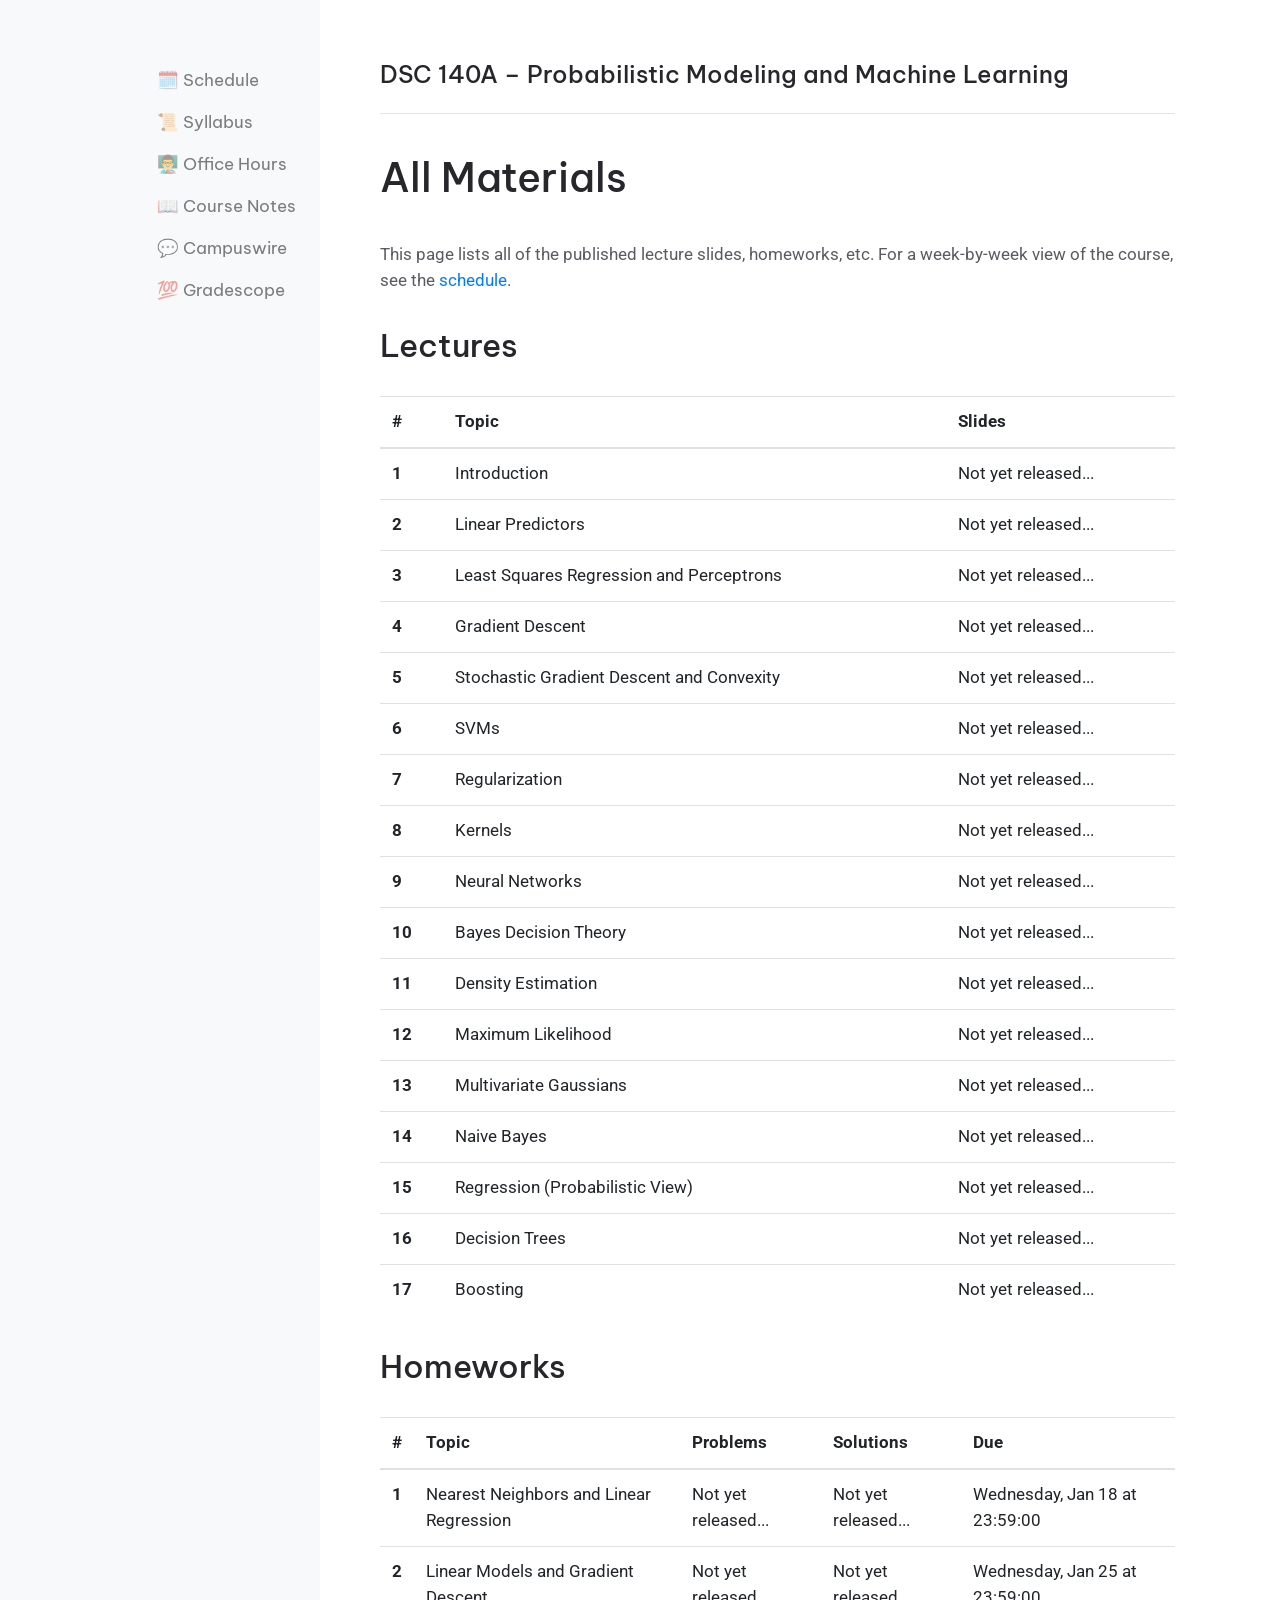
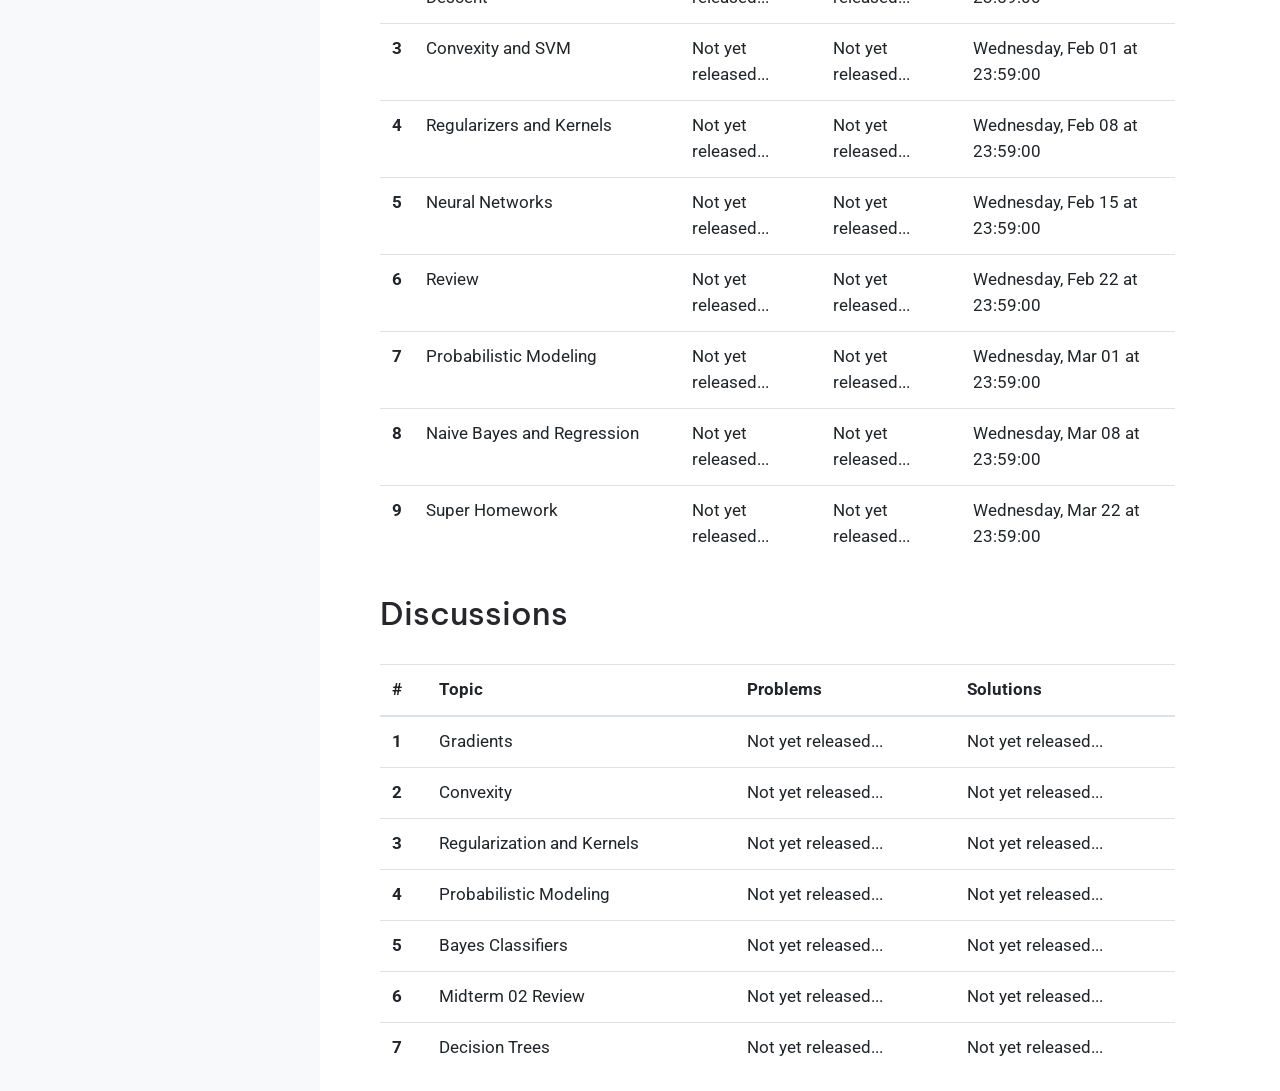
==== materials.html @ d01e16c2 "automata commit" ====
<!doctype html>
<html lang="en">
    <head>
        <meta charset="utf-8">
        <meta name="viewport" content="width=device-width, initial-scale=1, shrink-to-fit=no">

        <!-- Do not cache this page -->
        <meta http-equiv="Cache-Control" content="no-cache, no-store, must-revalidate" />
        <meta http-equiv="Pragma" content="no-cache" />
        <meta http-equiv="Expires" content="0" />

        <!-- Bootstrap CSS -->
        <link rel="stylesheet" href="https://stackpath.bootstrapcdn.com/bootstrap/4.4.1/css/bootstrap.min.css" integrity="sha384-Vkoo8x4CGsO3+Hhxv8T/Q5PaXtkKtu6ug5TOeNV6gBiFeWPGFN9MuhOf23Q9Ifjh" crossorigin="anonymous">
        <link rel="stylesheet" href="./style/style.css">

        <!-- Optional JavaScript -->
        <script src="https://code.jquery.com/jquery-3.4.1.slim.min.js" integrity="sha384-J6qa4849blE2+poT4WnyKhv5vZF5SrPo0iEjwBvKU7imGFAV0wwj1yYfoRSJoZ+n" crossorigin="anonymous"></script>
        <script src="https://cdn.jsdelivr.net/npm/popper.js@1.16.0/dist/umd/popper.min.js" integrity="sha384-Q6E9RHvbIyZFJoft+2mJbHaEWldlvI9IOYy5n3zV9zzTtmI3UksdQRVvoxMfooAo" crossorigin="anonymous"></script>
        <script src="https://stackpath.bootstrapcdn.com/bootstrap/4.4.1/js/bootstrap.min.js" integrity="sha384-wfSDF2E50Y2D1uUdj0O3uMBJnjuUD4Ih7YwaYd1iqfktj0Uod8GCExl3Og8ifwB6" crossorigin="anonymous"></script>

        <!-- Emoji -->
        <link href="https://emoji-css.afeld.me/emoji.css" rel="stylesheet">

        <!-- Fonts -->
        <link href="https://fonts.googleapis.com/css?family=Be+Vietnam+Pro&display=swap" rel="stylesheet">
        <link href="https://fonts.googleapis.com/css2?family=Roboto:wght@400;500;700&display=swap" rel="stylesheet">

        <title>DSC 140A</title>
        </head>

        <body>
            <!-- responsive sidebar code comes from https://stackoverflow.com/a/48477019 -->
            <div class="container-fluid h-100">
                <div class="nav row wrapper min-vh-100 flex-column flex-sm-row">
                    <aside class="col-12 col-sm-3 p-0 bg-light flex-shrink-1">
                        <nav class="navbar navbar-expand-sm navbar-light bg-light align-items-end flex-sm-column flex-row">
                            <a class="navbar-brand" href="#"><i class="fa fa-bullseye fa-fw"></i>DSC 140A</a>
                            <a href class="navbar-toggler" data-toggle="collapse" data-target=".sidebar">
                                <span class="navbar-toggler-icon"></span>
                            </a>
                            <div class="collapse navbar-collapse sidebar">
                                <ul class="flex-column navbar-nav w-100 justify-content-between">
                                    
                                    <li class="nav-item">
                                        <a class="nav-link" href="./index.html"><span class="">🗓️ Schedule</span></a>
                                    </li>
                                    
                                    <li class="nav-item">
                                        <a class="nav-link" href="./syllabus.html"><span class="">📜 Syllabus</span></a>
                                    </li>
                                    
                                    <li class="nav-item">
                                        <a class="nav-link" href="./office_hours.html"><span class="">👨‍🏫️ Office Hours</span></a>
                                    </li>
                                    
                                    <li class="nav-item">
                                        <a class="nav-link" href="./materials/default/notes/book.pdf"><span class="">📖 Course Notes</span></a>
                                    </li>
                                    
                                    <li class="nav-item">
                                        <a class="nav-link" href="https://campuswire.com/p/G1F90E751"><span class="">💬 Campuswire</span></a>
                                    </li>
                                    
                                    <li class="nav-item">
                                        <a class="nav-link" href="https://www.gradescope.com/courses/485594"><span class="">💯 Gradescope</span></a>
                                    </li>
                                    
                                </ul>
                            </div>
                        </nav>
                    </aside>
                    <main class="col bg-faded main-content">

                        <div class="site-title">
                            <h1>DSC 140A &ndash; Probabilistic Modeling and Machine Learning</h1>
                            <hr>
                        </div>


                        <h1 id="all-materials">All Materials</h1>
<p>This page lists all of the published lecture slides, homeworks, etc. For a
week-by-week view of the course, see the <a href="./index.html">schedule</a>.</p>
<h2 id="lectures">Lectures</h2>
<div class="listing">
    <table class="table">
        <thead>
            <tr>

                <th scope="col">#</th>


            <th scope="col">Topic</th>

            <th scope="col">Slides</th>

            </tr>
        </thead>

        <tbody>

            <tr>

                <th scope="row"> 1</th>


                <td>





        Introduction


                </td>

                <td>







        Not yet released...


                </td>

            </tr>

            <tr>

                <th scope="row"> 2</th>


                <td>





        Linear Predictors


                </td>

                <td>







        Not yet released...


                </td>

            </tr>

            <tr>

                <th scope="row"> 3</th>


                <td>





        Least Squares Regression and Perceptrons


                </td>

                <td>







        Not yet released...


                </td>

            </tr>

            <tr>

                <th scope="row"> 4</th>


                <td>





        Gradient Descent


                </td>

                <td>







        Not yet released...


                </td>

            </tr>

            <tr>

                <th scope="row"> 5</th>


                <td>





        Stochastic Gradient Descent and Convexity


                </td>

                <td>







        Not yet released...


                </td>

            </tr>

            <tr>

                <th scope="row"> 6</th>


                <td>





        SVMs


                </td>

                <td>







        Not yet released...


                </td>

            </tr>

            <tr>

                <th scope="row"> 7</th>


                <td>





        Regularization


                </td>

                <td>







        Not yet released...


                </td>

            </tr>

            <tr>

                <th scope="row"> 8</th>


                <td>





        Kernels


                </td>

                <td>







        Not yet released...


                </td>

            </tr>

            <tr>

                <th scope="row"> 9</th>


                <td>





        Neural Networks


                </td>

                <td>







        Not yet released...


                </td>

            </tr>

            <tr>

                <th scope="row"> 10</th>


                <td>





        Bayes Decision Theory


                </td>

                <td>







        Not yet released...


                </td>

            </tr>

            <tr>

                <th scope="row"> 11</th>


                <td>





        Density Estimation


                </td>

                <td>







        Not yet released...


                </td>

            </tr>

            <tr>

                <th scope="row"> 12</th>


                <td>





        Maximum Likelihood


                </td>

                <td>







        Not yet released...


                </td>

            </tr>

            <tr>

                <th scope="row"> 13</th>


                <td>





        Multivariate Gaussians


                </td>

                <td>







        Not yet released...


                </td>

            </tr>

            <tr>

                <th scope="row"> 14</th>


                <td>





        Naive Bayes


                </td>

                <td>







        Not yet released...


                </td>

            </tr>

            <tr>

                <th scope="row"> 15</th>


                <td>





        Regression (Probabilistic View)


                </td>

                <td>







        Not yet released...


                </td>

            </tr>

            <tr>

                <th scope="row"> 16</th>


                <td>





        Decision Trees


                </td>

                <td>







        Not yet released...


                </td>

            </tr>

            <tr>

                <th scope="row"> 17</th>


                <td>





        Boosting


                </td>

                <td>







        Not yet released...


                </td>

            </tr>

        </tbody>
    </table>
</div>

<h2 id="homeworks">Homeworks</h2>
<div class="listing">
    <table class="table">
        <thead>
            <tr>

                <th scope="col">#</th>


            <th scope="col">Topic</th>

            <th scope="col">Problems</th>

            <th scope="col">Solutions</th>

            <th scope="col">Due</th>

            </tr>
        </thead>

        <tbody>

            <tr>

                <th scope="row"> 1</th>


                <td>





        Nearest Neighbors and Linear Regression


                </td>

                <td>







        Not yet released...


                </td>

                <td>







        Not yet released...


                </td>

                <td>





        Wednesday, Jan 18 at 23:59:00


                </td>

            </tr>

            <tr>

                <th scope="row"> 2</th>


                <td>





        Linear Models and Gradient Descent


                </td>

                <td>







        Not yet released...


                </td>

                <td>







        Not yet released...


                </td>

                <td>





        Wednesday, Jan 25 at 23:59:00


                </td>

            </tr>

            <tr>

                <th scope="row"> 3</th>


                <td>





        Convexity and SVM


                </td>

                <td>







        Not yet released...


                </td>

                <td>







        Not yet released...


                </td>

                <td>





        Wednesday, Feb 01 at 23:59:00


                </td>

            </tr>

            <tr>

                <th scope="row"> 4</th>


                <td>





        Regularizers and Kernels


                </td>

                <td>







        Not yet released...


                </td>

                <td>







        Not yet released...


                </td>

                <td>





        Wednesday, Feb 08 at 23:59:00


                </td>

            </tr>

            <tr>

                <th scope="row"> 5</th>


                <td>





        Neural Networks


                </td>

                <td>







        Not yet released...


                </td>

                <td>







        Not yet released...


                </td>

                <td>





        Wednesday, Feb 15 at 23:59:00


                </td>

            </tr>

            <tr>

                <th scope="row"> 6</th>


                <td>





        Review


                </td>

                <td>







        Not yet released...


                </td>

                <td>







        Not yet released...


                </td>

                <td>





        Wednesday, Feb 22 at 23:59:00


                </td>

            </tr>

            <tr>

                <th scope="row"> 7</th>


                <td>





        Probabilistic Modeling


                </td>

                <td>







        Not yet released...


                </td>

                <td>







        Not yet released...


                </td>

                <td>





        Wednesday, Mar 01 at 23:59:00


                </td>

            </tr>

            <tr>

                <th scope="row"> 8</th>


                <td>





        Naive Bayes and Regression


                </td>

                <td>







        Not yet released...


                </td>

                <td>







        Not yet released...


                </td>

                <td>





        Wednesday, Mar 08 at 23:59:00


                </td>

            </tr>

            <tr>

                <th scope="row"> 9</th>


                <td>





        Super Homework


                </td>

                <td>







        Not yet released...


                </td>

                <td>







        Not yet released...


                </td>

                <td>





        Wednesday, Mar 22 at 23:59:00


                </td>

            </tr>

        </tbody>
    </table>
</div>

<h2 id="discussions">Discussions</h2>
<div class="listing">
    <table class="table">
        <thead>
            <tr>

                <th scope="col">#</th>


            <th scope="col">Topic</th>

            <th scope="col">Problems</th>

            <th scope="col">Solutions</th>

            </tr>
        </thead>

        <tbody>

            <tr>

                <th scope="row"> 1</th>


                <td>





        Gradients


                </td>

                <td>







        Not yet released...


                </td>

                <td>







        Not yet released...


                </td>

            </tr>

            <tr>

                <th scope="row"> 2</th>


                <td>





        Convexity


                </td>

                <td>







        Not yet released...


                </td>

                <td>







        Not yet released...


                </td>

            </tr>

            <tr>

                <th scope="row"> 3</th>


                <td>





        Regularization and Kernels


                </td>

                <td>







        Not yet released...


                </td>

                <td>







        Not yet released...


                </td>

            </tr>

            <tr>

                <th scope="row"> 4</th>


                <td>





        Probabilistic Modeling


                </td>

                <td>







        Not yet released...


                </td>

                <td>







        Not yet released...


                </td>

            </tr>

            <tr>

                <th scope="row"> 5</th>


                <td>





        Bayes Classifiers


                </td>

                <td>







        Not yet released...


                </td>

                <td>







        Not yet released...


                </td>

            </tr>

            <tr>

                <th scope="row"> 6</th>


                <td>





        Midterm 02 Review


                </td>

                <td>







        Not yet released...


                </td>

                <td>







        Not yet released...


                </td>

            </tr>

            <tr>

                <th scope="row"> 7</th>


                <td>





        Decision Trees


                </td>

                <td>







        Not yet released...


                </td>

                <td>







        Not yet released...


                </td>

            </tr>

        </tbody>
    </table>
</div>
                    </main>
                </div>
            </div>
        </body>
</html>
---- style/style.css ----
@media screen and (min-width: 576px) {
    .nav {
        height: 100%;
    }

    .main-content {
        max-width: 870px;
        padding-left: 60px;
        padding-top: 60px;
    }

    .navbar {
        padding-top: 60px;
    }

    .navbar-brand {
        display: none;
    }

}

@media screen and (max-width: 576px) {
    .nav {
        padding-bottom: 60px;
    }

    div.site-title {
        display: none;
    }

    .main-content {
        padding-top: 20px;
    }
}

body {
    font-size: 13pt;
    font-family: 'Roboto', sans-serif;
    line-height: 1.5;
    color: #5c5962;
}

.navbar {
    font-family: 'Be Vietnam Pro', sans-serif;
}

p {
    margin-top: 1em;
    margin-bottom: 1em;
}

h1 {
    font-size: 30pt;
}

h1,h2,h3,h4 {
    margin-bottom: 1em;
    margin-top: 1em;
    color: #27262b;
    font-family: 'Be Vietnam Pro', sans-serif;
}


div.site-title h1 {
    font-size: 18pt;
    margin-top: 0em;
    font-family: 'Be Vietnam Pro'
}

div.site-title {
}

/* listing */
/* -------------------------------------------------------------------------------- */
div.listing {
    margin-top: 1em;
    margin-bottom: 1em;
}

/* schedule */
/* -------------------------------------------------------------------------------- */

div.schedule {
    margin-top: 2em;
}

div.schedule-week {
    margin-bottom: 5em;
}

div.schedule-week-future {
}

div.schedule-week-title {
    margin-bottom: 3em;
}

h1.schedule-week-title-number {
    font-size: 18pt;
    margin-bottom: .1em;
    margin-top: 0em;
}

h2.schedule-week-title-topic {
    font-size: 30pt;
    margin-top: 0em;
    margin-bottom: .1em;
}

h3.schedule-week-component-title {
    font-size: 16pt;
    margin-bottom: .5em;
    margin-top: .25em;
}

div.schedule-lecture {
    margin-bottom: 3em;
}

div.schedule-lecture.last {
    margin-bottom: 0em;
}

i.schedule-icon {
    margin-right: .7em;
}

div.schedule-resource-parts {
    margin-top: .5em;
}

ol.schedule-resource-parts {
    counter-reset: part-counter;
    list-style: none;
}

ol.schedule-resource-parts li {
    counter-increment: part-counter;
    font-size: 12pt;
    margin-left: -.1em;
    margin-bottom: .4em;
    position: relative;
}

ol.schedule-resource-parts li:before {
    position: absolute;
    left: -2em;
    content: counter(part-counter, decimal-leading-zero) "  ";
    opacity: 0.2;
}

/* tip for separators found at: 
 * https://www.jankollars.com/posts/multi-line-horizontal-list-with-separators/ 
 */
ul.schedule-lecture-resources li.schedule-resource {
    font-size: 12pt;
    margin-left: -2.5em;
    margin-bottom: .4em;
    list-style-type: none;
}

ul.schedule-assignment-resources, ul.schedule-discussion-resources {
    display: flex;
    flex-wrap: wrap;
    padding-left: 0;
    list-style: none;
    margin-left: -1.75ch;
    clip-path: inset(0 0 0 1.75ch);
    font-size: 12pt;
}

ul.schedule-assignment-resources li, ul.schedule-discussion-resources li {
    padding-left: 0ch;
}

ul.schedule-assignment-resources li::before, ul.schedule-discussion-resources li::before {
    content: '•';
    display: inline-block;
    margin-left: .5ch;
    margin-right: .25ch;
    width: .5ch;
    text-align: center;
}

span.schedule-resource-title {
    color: #27262b;
    margin-right: .2em;
    font-weight: 500;
}

div.schedule-announcement {
    margin-top: -1em;
    margin-bottom: 2em;
}

div.schedule-past-or-future {
    font-size: 16pt;
    margin-bottom: 4em;
}

.schedule-separator {
    display: flex;
    align-items: center;
    text-align: center;
    color: #c0c0c0;
}

.schedule-separator::before, .schedule-separator::after {
    content: '';
    flex: 1;
    border-bottom: 1px solid #ddd;
}

.schedule-separator::before {
    margin-right: .25em;
}

.schedule-separator::after {
    margin-left: .25em;
}

div.schedule-separator {
    margin-bottom: 4em;
}
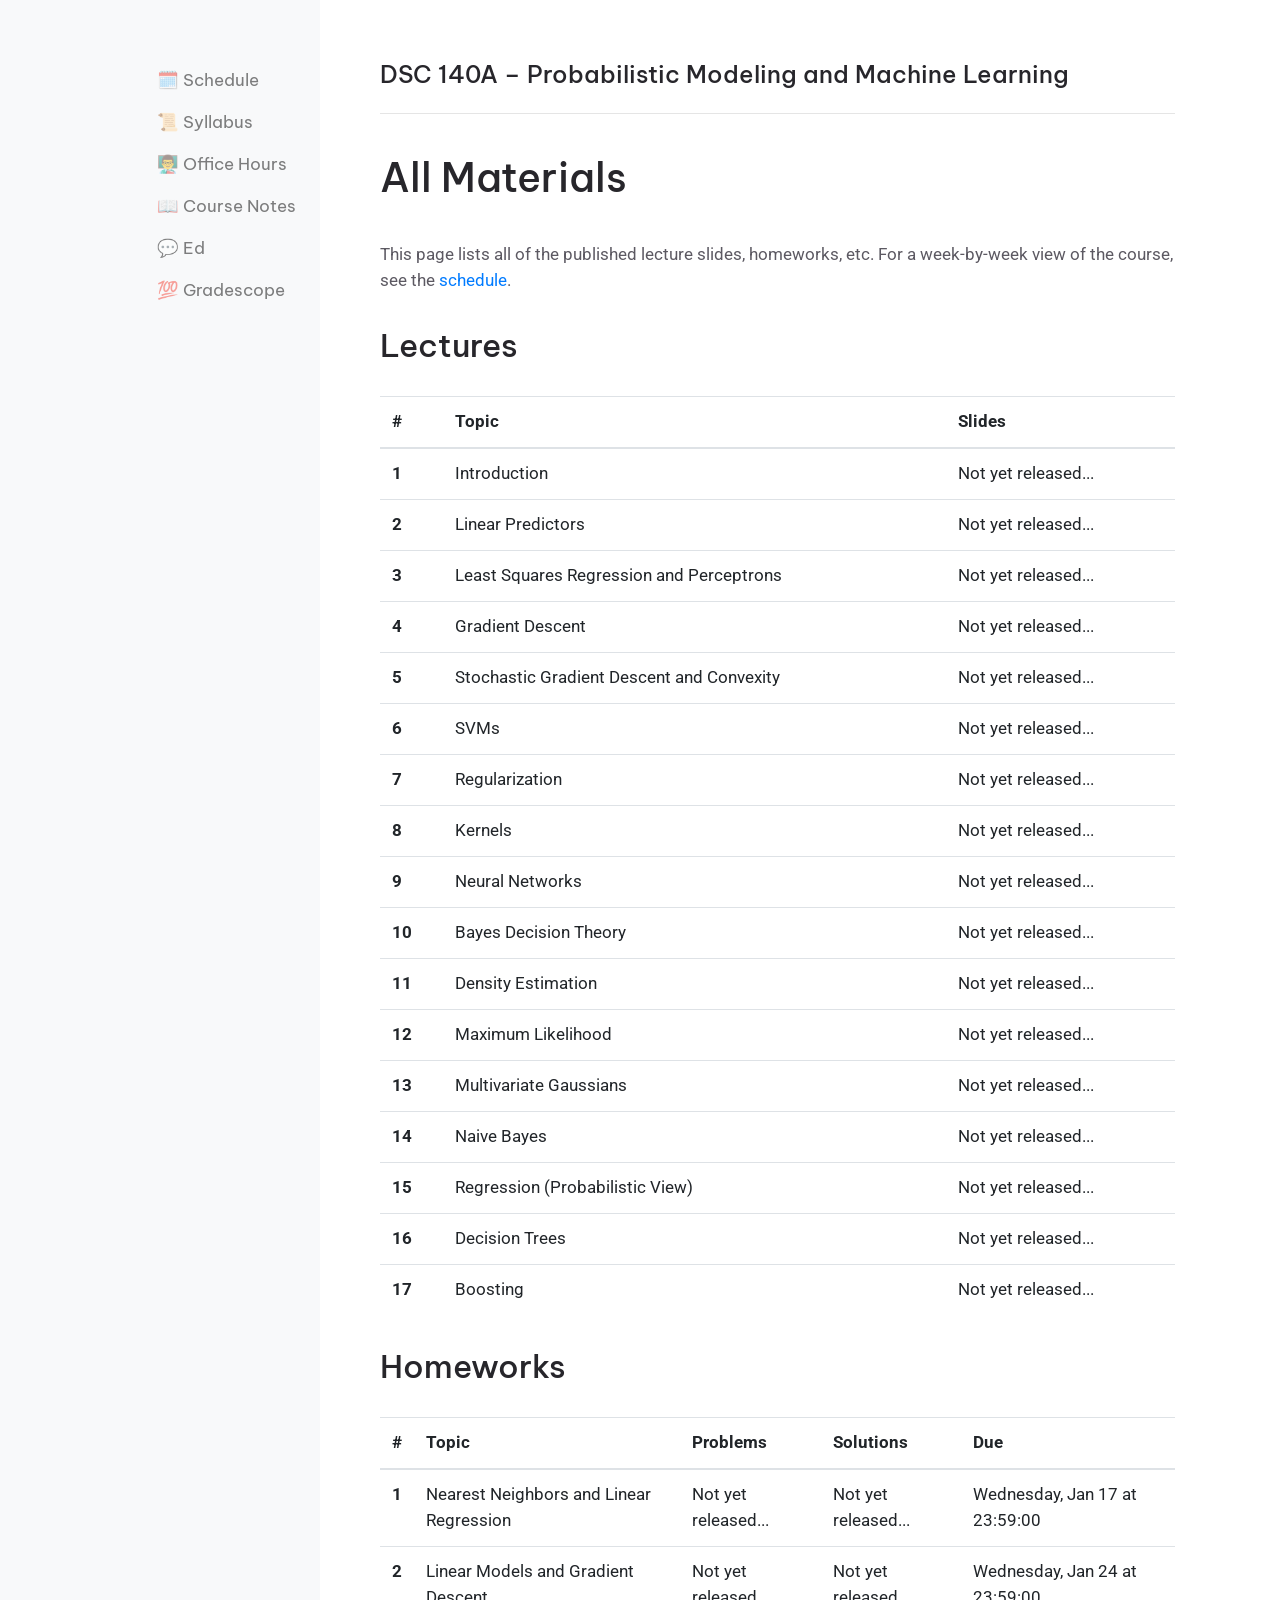
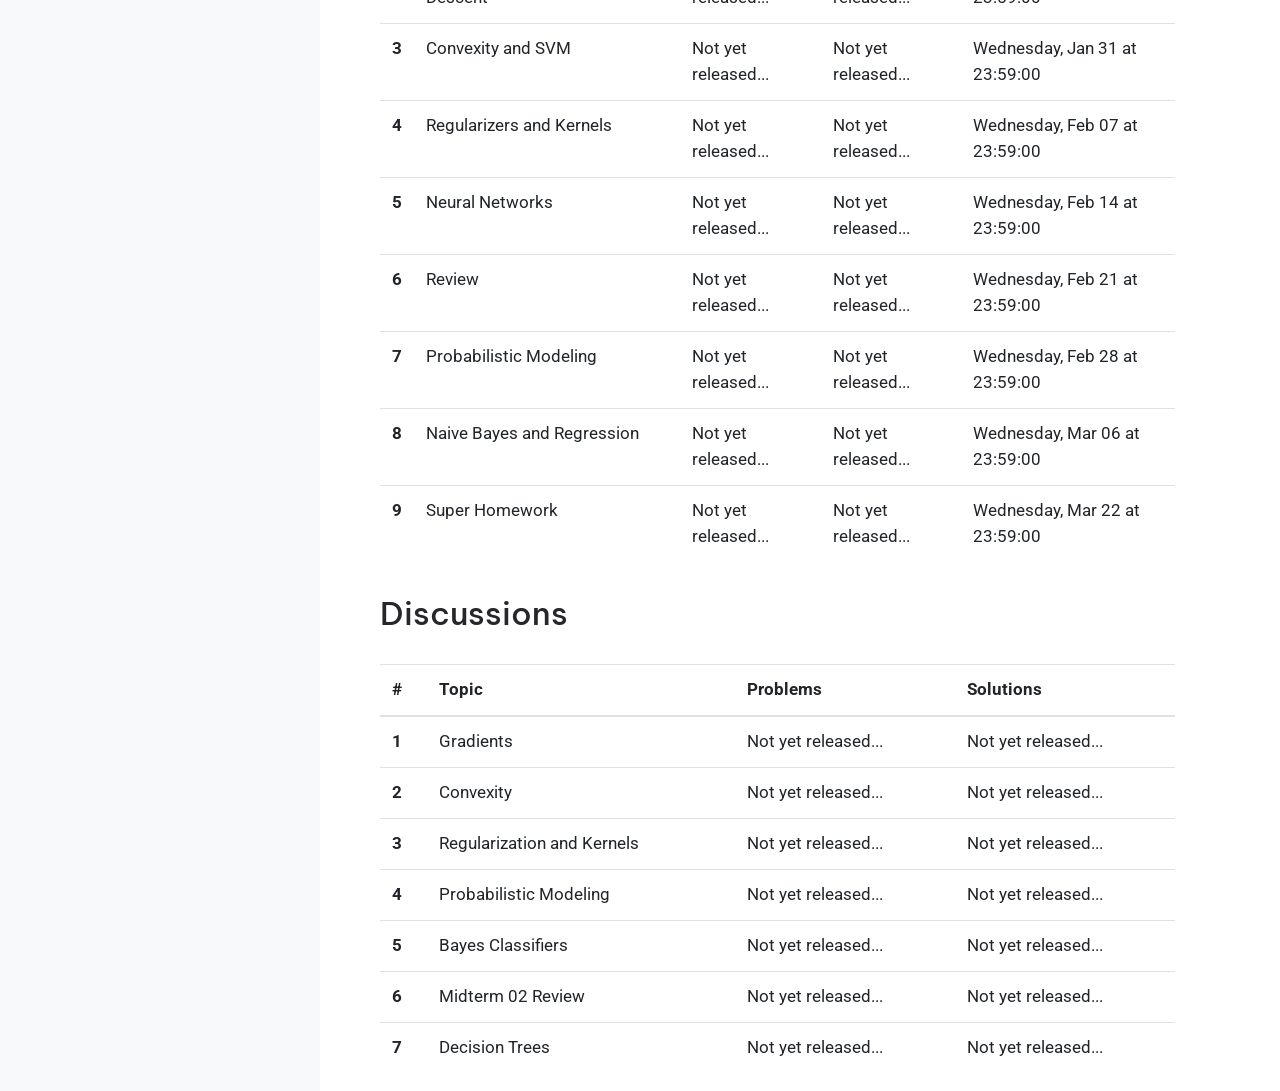
==== commit e04a9e6c: "automata commit" ====
--- a/materials.html
+++ b/materials.html
@@ -58,11 +58,11 @@
                                     </li>
                                     
                                     <li class="nav-item">
-                                        <a class="nav-link" href="https://campuswire.com/p/G1F90E751"><span class="">💬 Campuswire</span></a>
+                                        <a class="nav-link" href="https://edstem.org/us/join/28CJdK"><span class="">💬 Ed</span></a>
                                     </li>
                                     
                                     <li class="nav-item">
-                                        <a class="nav-link" href="https://www.gradescope.com/courses/485594"><span class="">💯 Gradescope</span></a>
+                                        <a class="nav-link" href="https://www.gradescope.com/courses/691514"><span class="">💯 Gradescope</span></a>
                                     </li>
                                     
                                 </ul>
@@ -699,7 +699,7 @@
 
 
 
-        Wednesday, Jan 18 at 23:59:00
+        Wednesday, Jan 17 at 23:59:00
 
 
                 </td>
@@ -754,7 +754,7 @@
 
 
 
-        Wednesday, Jan 25 at 23:59:00
+        Wednesday, Jan 24 at 23:59:00
 
 
                 </td>
@@ -809,7 +809,7 @@
 
 
 
-        Wednesday, Feb 01 at 23:59:00
+        Wednesday, Jan 31 at 23:59:00
 
 
                 </td>
@@ -864,7 +864,7 @@
 
 
 
-        Wednesday, Feb 08 at 23:59:00
+        Wednesday, Feb 07 at 23:59:00
 
 
                 </td>
@@ -919,7 +919,7 @@
 
 
 
-        Wednesday, Feb 15 at 23:59:00
+        Wednesday, Feb 14 at 23:59:00
 
 
                 </td>
@@ -974,7 +974,7 @@
 
 
 
-        Wednesday, Feb 22 at 23:59:00
+        Wednesday, Feb 21 at 23:59:00
 
 
                 </td>
@@ -1029,7 +1029,7 @@
 
 
 
-        Wednesday, Mar 01 at 23:59:00
+        Wednesday, Feb 28 at 23:59:00
 
 
                 </td>
@@ -1084,7 +1084,7 @@
 
 
 
-        Wednesday, Mar 08 at 23:59:00
+        Wednesday, Mar 06 at 23:59:00
 
 
                 </td>
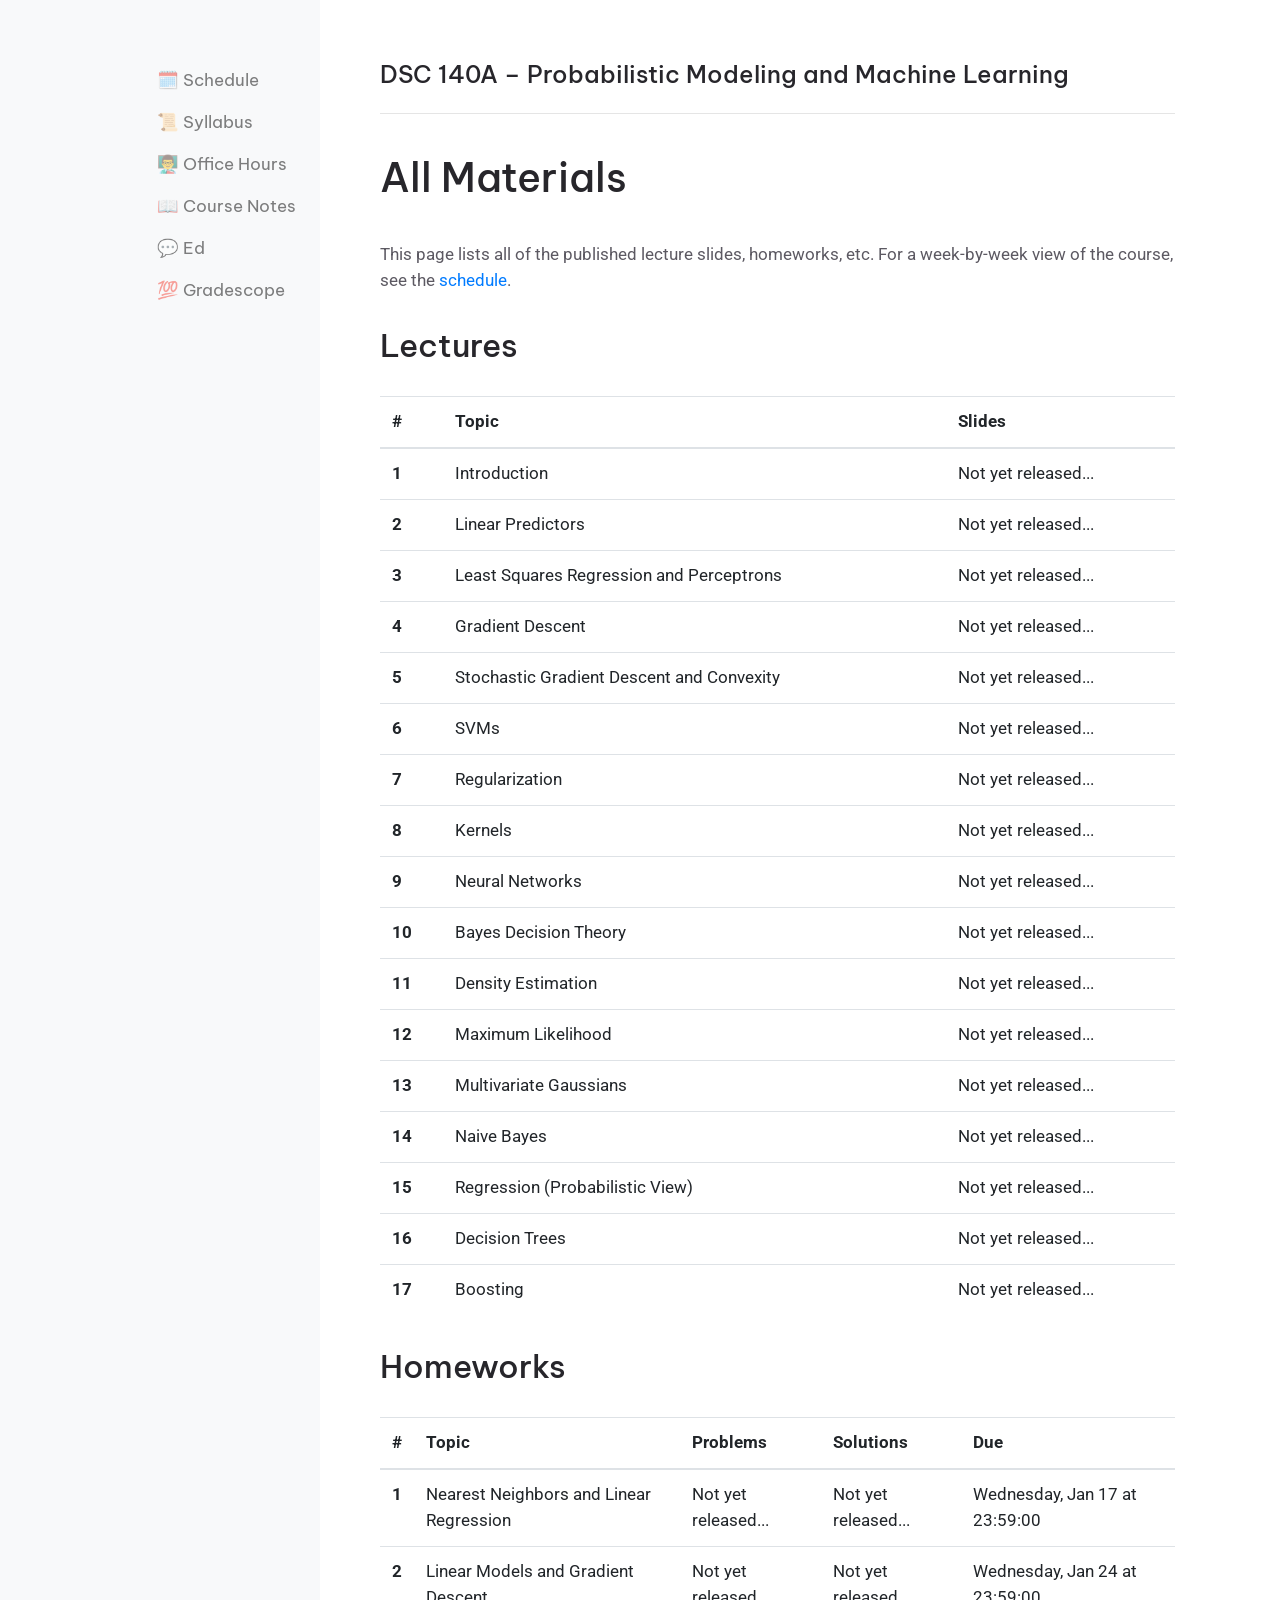
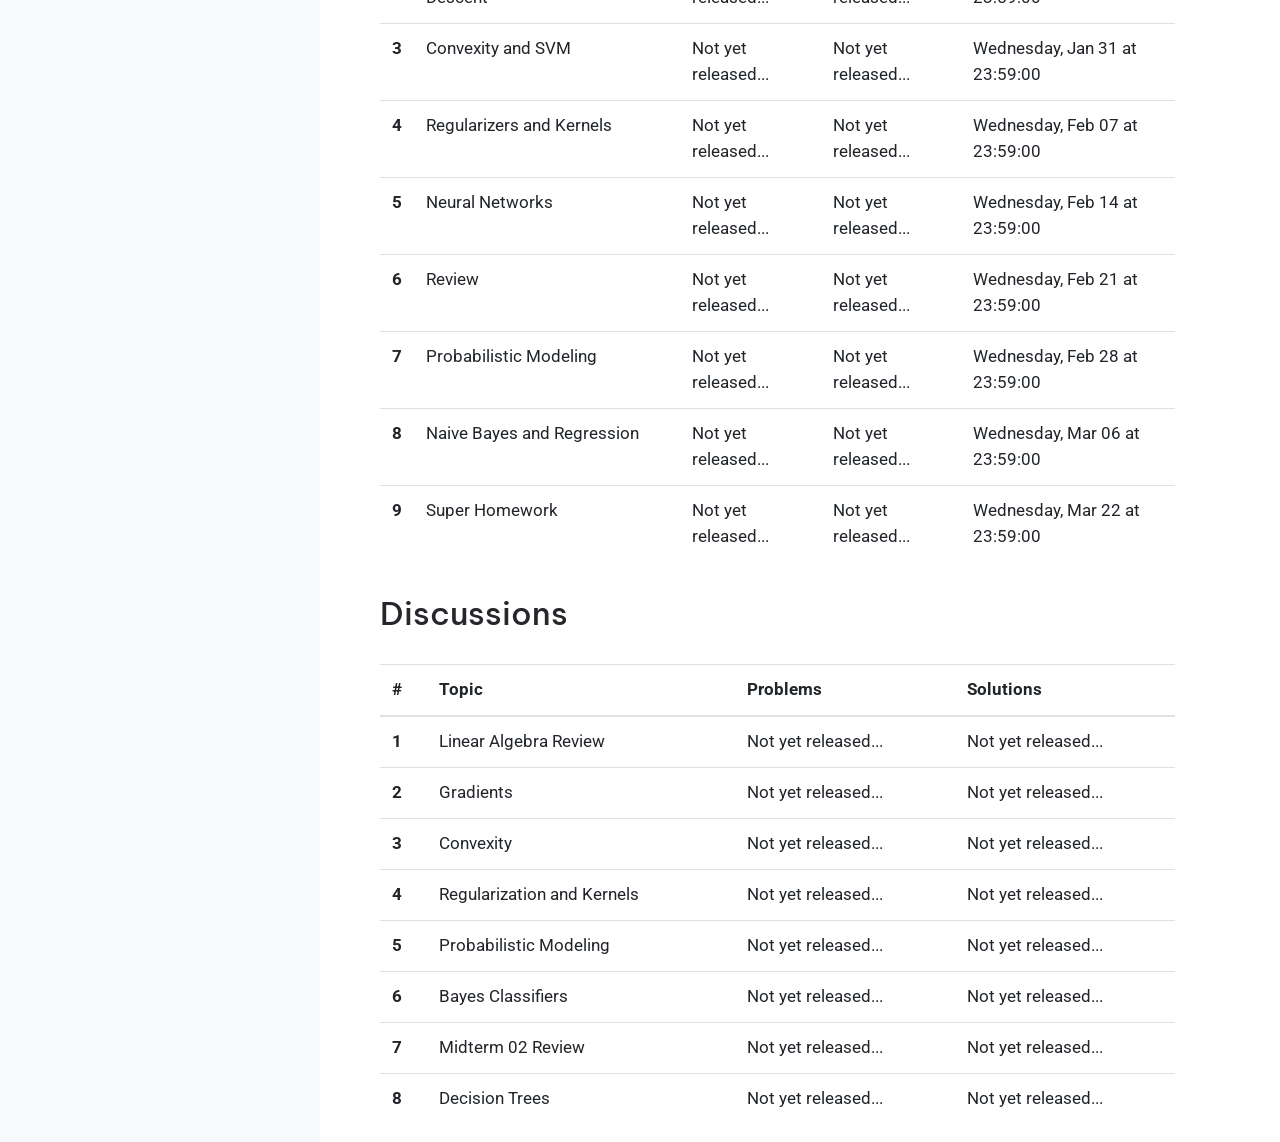
==== commit c1072cad: "automata commit" ====
--- a/materials.html
+++ b/materials.html
@@ -1181,6 +1181,50 @@
 
 
 
+        Linear Algebra Review
+
+
+                </td>
+
+                <td>
+
+
+
+
+
+
+
+        Not yet released...
+
+
+                </td>
+
+                <td>
+
+
+
+
+
+
+
+        Not yet released...
+
+
+                </td>
+
+            </tr>
+
+            <tr>
+
+                <th scope="row"> 2</th>
+
+
+                <td>
+
+
+
+
+
         Gradients
 
 
@@ -1216,7 +1260,7 @@
 
             <tr>
 
-                <th scope="row"> 2</th>
+                <th scope="row"> 3</th>
 
 
                 <td>
@@ -1260,7 +1304,7 @@
 
             <tr>
 
-                <th scope="row"> 3</th>
+                <th scope="row"> 4</th>
 
 
                 <td>
@@ -1304,7 +1348,7 @@
 
             <tr>
 
-                <th scope="row"> 4</th>
+                <th scope="row"> 5</th>
 
 
                 <td>
@@ -1348,7 +1392,7 @@
 
             <tr>
 
-                <th scope="row"> 5</th>
+                <th scope="row"> 6</th>
 
 
                 <td>
@@ -1392,7 +1436,7 @@
 
             <tr>
 
-                <th scope="row"> 6</th>
+                <th scope="row"> 7</th>
 
 
                 <td>
@@ -1436,7 +1480,7 @@
 
             <tr>
 
-                <th scope="row"> 7</th>
+                <th scope="row"> 8</th>
 
 
                 <td>
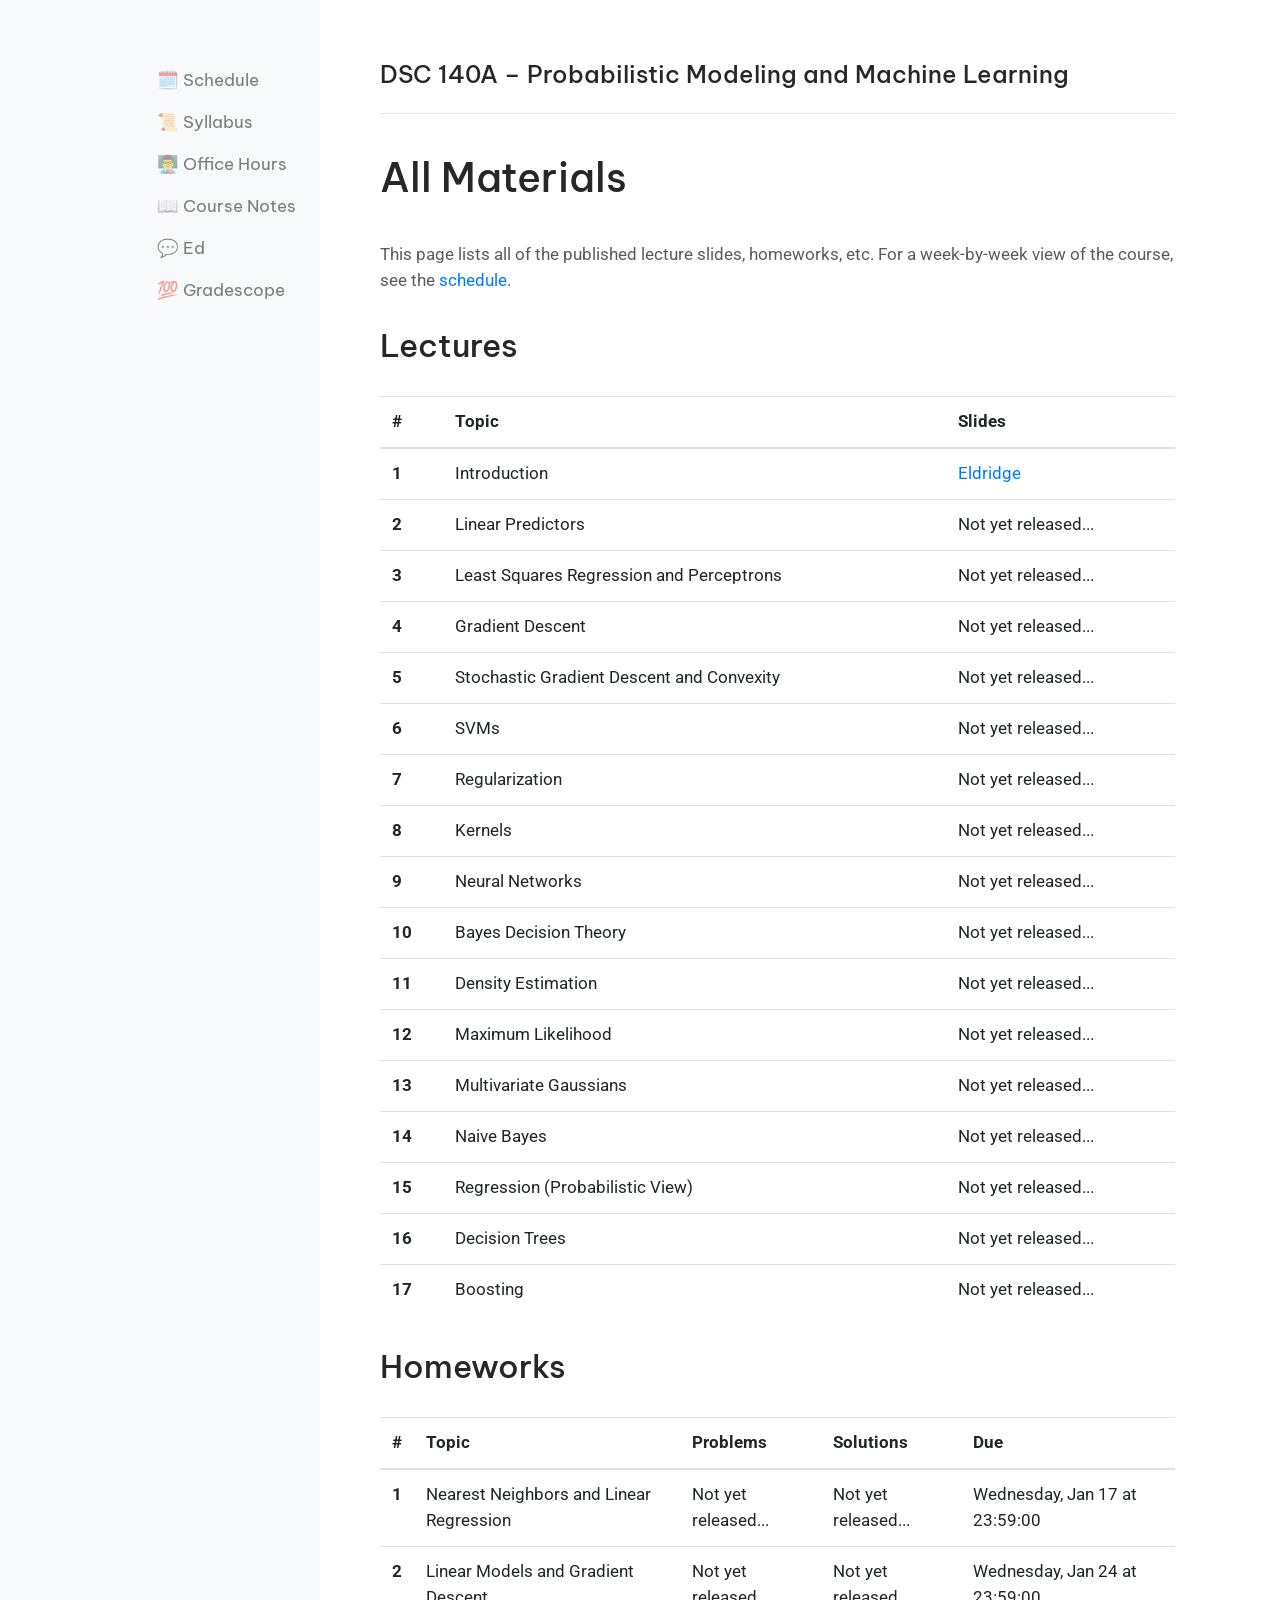
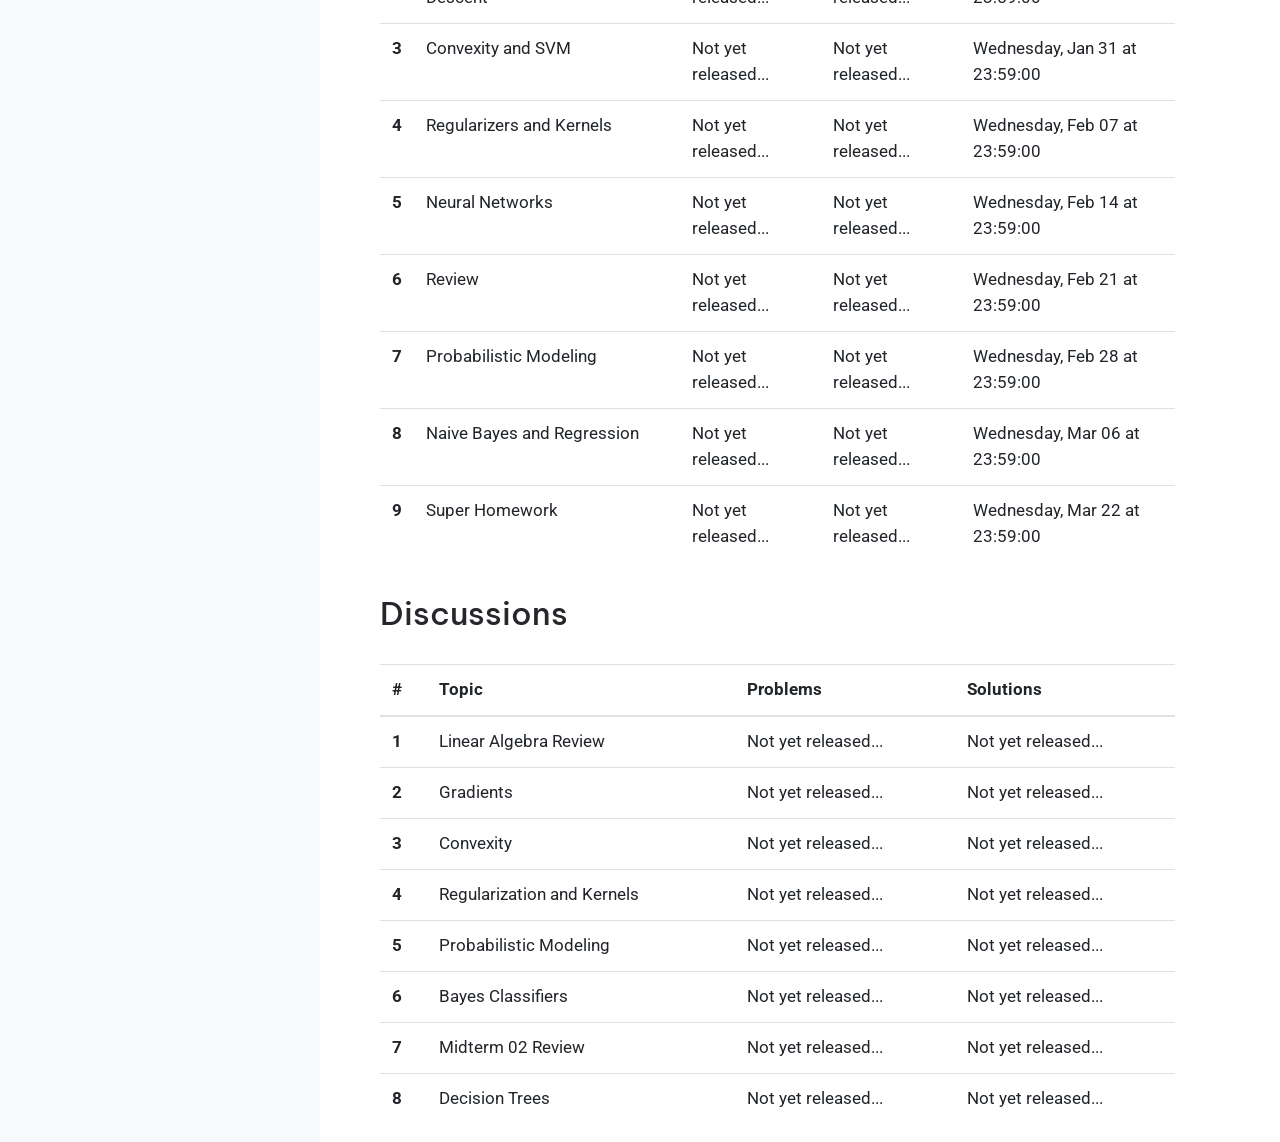
==== commit c05e92cf: "automata commit" ====
--- a/materials.html
+++ b/materials.html
@@ -122,7 +122,9 @@
 
 
 
-        Not yet released...
+        <a href="materials/lectures/01-knn/slides.pdf">
+Eldridge
+</a>
 
 
                 </td>
